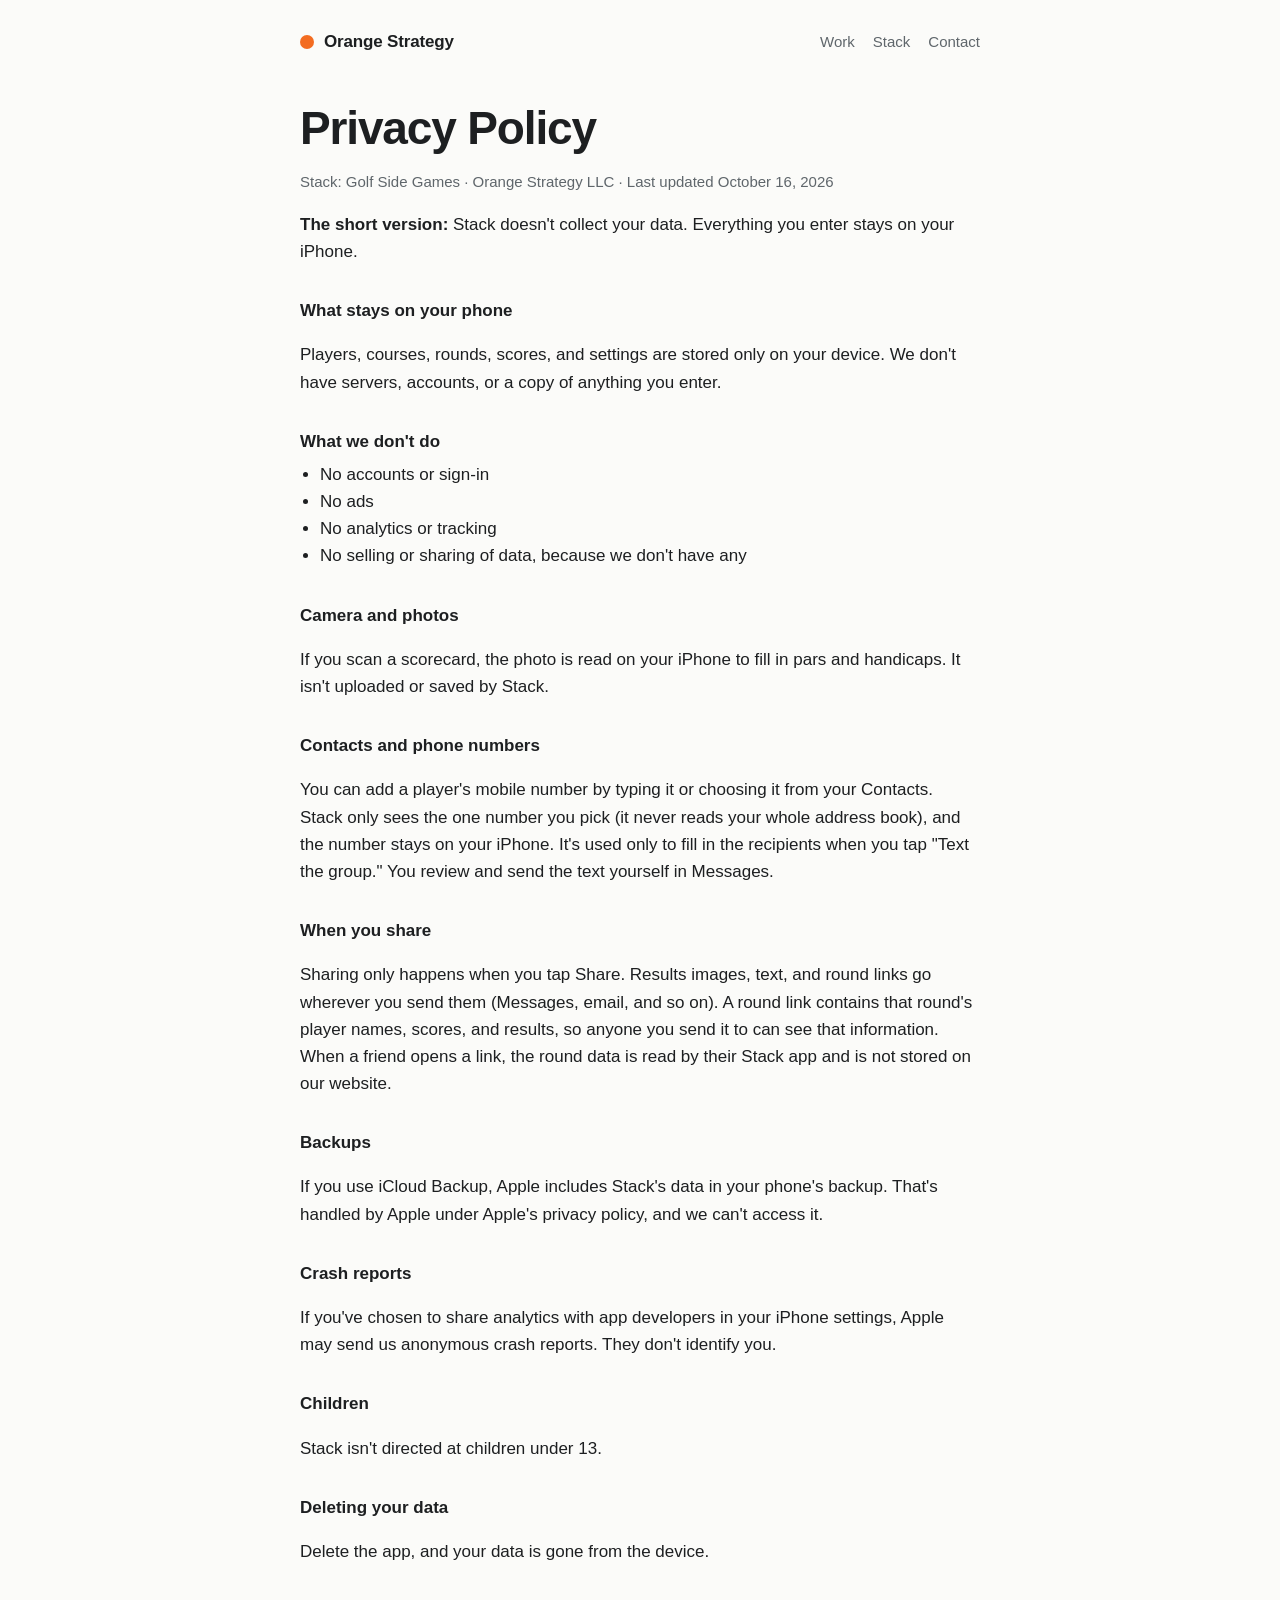
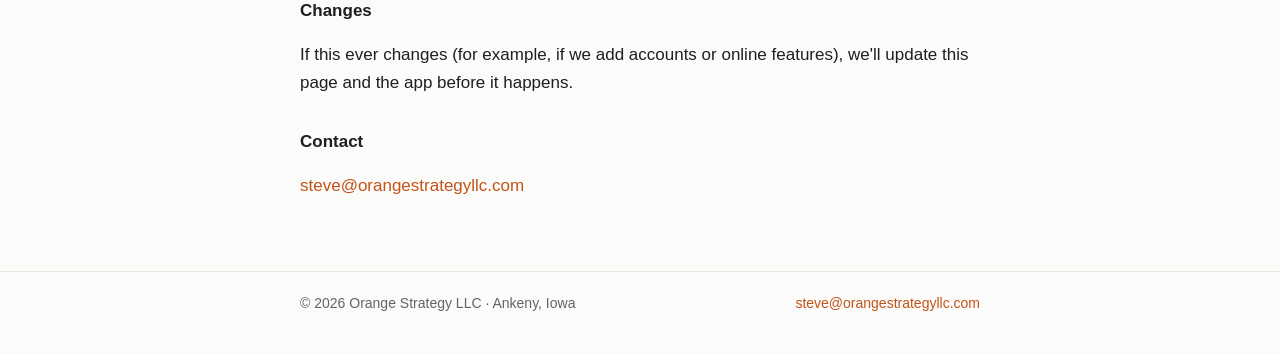
==== stack/privacy/index.html @ 3ffc476b "Orange Strategy LLC site: home + Stack pages Co-Authored-By: Claude Opus 5.5 <noreply@anthropic.com>" ====
<!doctype html><html lang="en"><head><meta charset="utf-8"><meta name="viewport" content="width=device-width,initial-scale=1"><link rel="stylesheet" href="/assets/site.css"><link rel="icon" href="/assets/favicon.svg"><title>Stack Privacy Policy</title><meta name="description" content="How Stack: Golf Side Games handles your data. Short version: it doesn't collect any.">
</head><body><header class="site"><div class="wrap"><a class="mark" href="/"><span class="dot"></span>Orange Strategy</a><nav><a href="/#work">Work</a><a href="/stack/">Stack</a><a href="mailto:steve@orangestrategyllc.com">Contact</a></nav></div></header>
<main class="wrap doc"><h1>Privacy Policy</h1><p class="meta">Stack: Golf Side Games · Orange Strategy LLC · Last updated October 16, 2026</p>

<p><strong>The short version:</strong> Stack doesn't collect your data. Everything you enter stays on your iPhone.</p>
<h2>What stays on your phone</h2>
<p>Players, courses, rounds, scores, and settings are stored only on your device. We don't have servers, accounts, or a copy of anything you enter.</p>
<h2>What we don't do</h2>
<ul class="plain">
<li>No accounts or sign-in</li>
<li>No ads</li>
<li>No analytics or tracking</li>
<li>No selling or sharing of data, because we don't have any</li>
</ul>
<h2>Camera and photos</h2>
<p>If you scan a scorecard, the photo is read on your iPhone to fill in pars and handicaps. It isn't uploaded or saved by Stack.</p>
<h2>Contacts and phone numbers</h2>
<p>You can add a player's mobile number by typing it or choosing it from your Contacts. Stack only sees the one number you pick (it never reads your whole address book), and the number stays on your iPhone. It's used only to fill in the recipients when you tap "Text the group." You review and send the text yourself in Messages.</p>
<h2>When you share</h2>
<p>Sharing only happens when you tap Share. Results images, text, and round links go wherever you send them (Messages, email, and so on). A round link contains that round's player names, scores, and results, so anyone you send it to can see that information. When a friend opens a link, the round data is read by their Stack app and is not stored on our website.</p>
<h2>Backups</h2>
<p>If you use iCloud Backup, Apple includes Stack's data in your phone's backup. That's handled by Apple under Apple's privacy policy, and we can't access it.</p>
<h2>Crash reports</h2>
<p>If you've chosen to share analytics with app developers in your iPhone settings, Apple may send us anonymous crash reports. They don't identify you.</p>
<h2>Children</h2>
<p>Stack isn't directed at children under 13.</p>
<h2>Deleting your data</h2>
<p>Delete the app, and your data is gone from the device.</p>
<h2>Changes</h2>
<p>If this ever changes (for example, if we add accounts or online features), we'll update this page and the app before it happens.</p>
<h2>Contact</h2>
<p><a href="mailto:steve@orangestrategyllc.com">steve@orangestrategyllc.com</a></p></main>
<footer><div class="wrap"><span>© 2026 Orange Strategy LLC · Ankeny, Iowa</span><a href="mailto:steve@orangestrategyllc.com">steve@orangestrategyllc.com</a></div></footer></body></html>
---- assets/site.css ----
:root{--oranje:#F36C21;--oranje-text:#C2531A;--ink:#1d1f21;--muted:#5f666b;--line:#e7e7e4;--bg:#fbfbf9;--card:#fff}
@media (prefers-color-scheme:dark){:root{--oranje-text:#F58A4E;--ink:#f1f1ef;--muted:#a3a9ad;--line:#2c2f31;--bg:#141516;--card:#1b1c1e}}
*{box-sizing:border-box}
html{-webkit-text-size-adjust:100%}
body{margin:0;background:var(--bg);color:var(--ink);font:17px/1.6 -apple-system,BlinkMacSystemFont,"SF Pro Text","Segoe UI",Roboto,Helvetica,Arial,sans-serif}
a{color:var(--oranje-text);text-decoration:none}a:hover{text-decoration:underline}
.wrap{max-width:720px;margin:0 auto;padding:0 20px}
header.site{padding:28px 0 8px}
header.site .wrap{display:flex;align-items:center;justify-content:space-between;gap:16px}
.mark{display:flex;align-items:center;gap:10px;color:var(--ink);font-weight:650;letter-spacing:-.01em}
.mark:hover{text-decoration:none}
.dot{width:14px;height:14px;border-radius:50%;background:var(--oranje);display:inline-block}
nav a{color:var(--muted);margin-left:18px;font-size:15px}
h1{font-size:clamp(32px,6vw,46px);line-height:1.1;letter-spacing:-.025em;margin:56px 0 16px;font-weight:700}
h2{font-size:13px;letter-spacing:.08em;text-transform:uppercase;color:var(--muted);margin:56px 0 14px;font-weight:600}
h3{font-size:18px;margin:0 0 4px}
p.lede{font-size:19px;color:var(--muted);margin:0 0 8px;max-width:600px}
.grid{display:grid;grid-template-columns:repeat(auto-fit,minmax(200px,1fr));gap:12px}
.card{background:var(--card);border:1px solid var(--line);border-radius:14px;padding:18px}
.card p{margin:0;color:var(--muted);font-size:15px}
a.card{display:flex;align-items:center;gap:16px;color:var(--ink)}
a.card:hover{text-decoration:none;border-color:var(--oranje)}
.icon{width:56px;height:56px;border-radius:13px;flex:none}
.tag{font-size:12px;color:var(--oranje-text);font-weight:600}
.arrow{margin-left:auto;color:var(--muted)}
footer{margin:72px 0 40px;padding-top:20px;border-top:1px solid var(--line);color:var(--muted);font-size:14px}
footer .wrap{display:flex;flex-wrap:wrap;gap:8px 20px;justify-content:space-between}
.doc h1{margin-top:40px}
.doc h2{font-size:17px;text-transform:none;letter-spacing:0;color:var(--ink);margin:32px 0 6px}
.doc p,.doc li{color:var(--ink)}
.doc .meta{color:var(--muted);font-size:15px}
.badge{display:inline-block;margin-top:22px;padding:11px 18px;border-radius:12px;background:var(--ink);color:var(--bg);font-weight:600;font-size:15px}
ul.plain{padding-left:20px;margin:6px 0}
.mark{white-space:nowrap}
@media (max-width:480px){nav a{margin-left:12px;font-size:14px}.mark{font-size:16px}h1{margin-top:40px}}
.creds{display:flex;flex-wrap:wrap;gap:8px;margin-top:14px}
.creds span{font-size:14px;padding:6px 12px;border:1px solid var(--line);border-radius:999px;background:var(--card);color:var(--muted)}
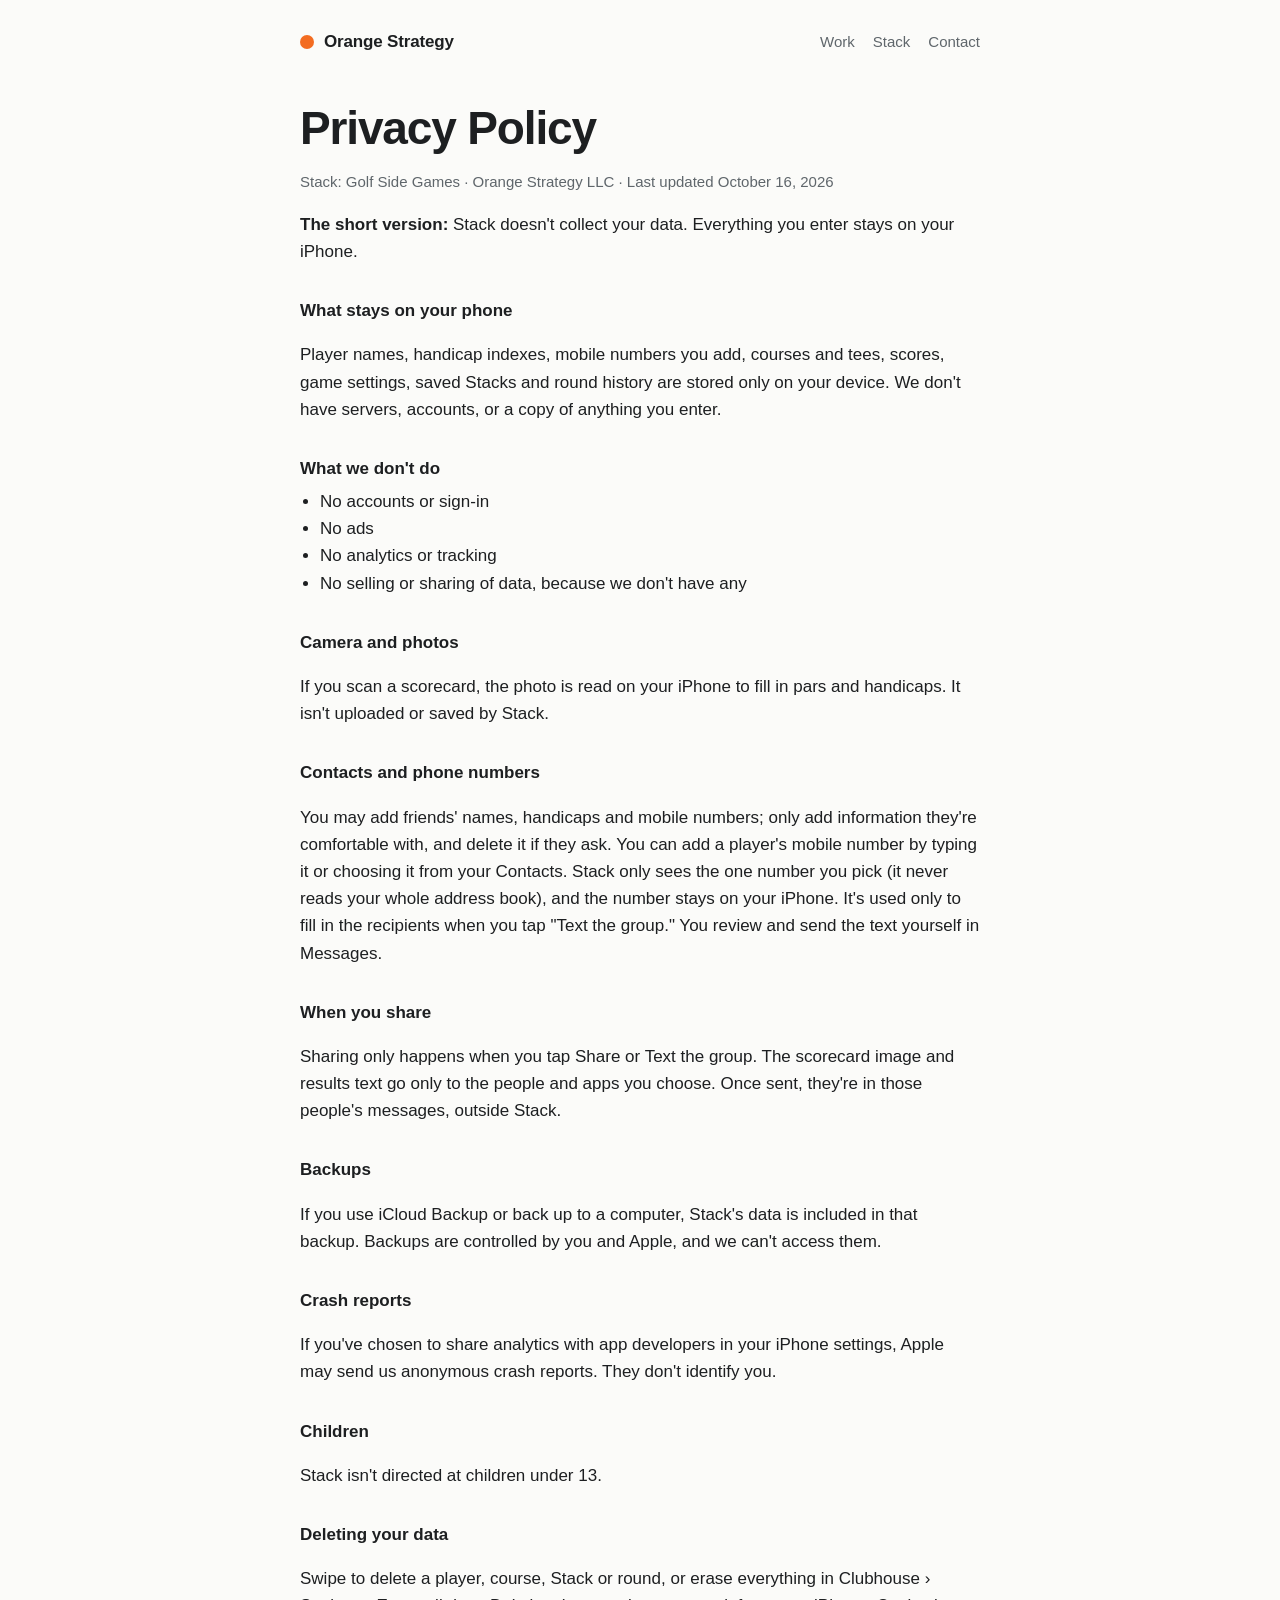
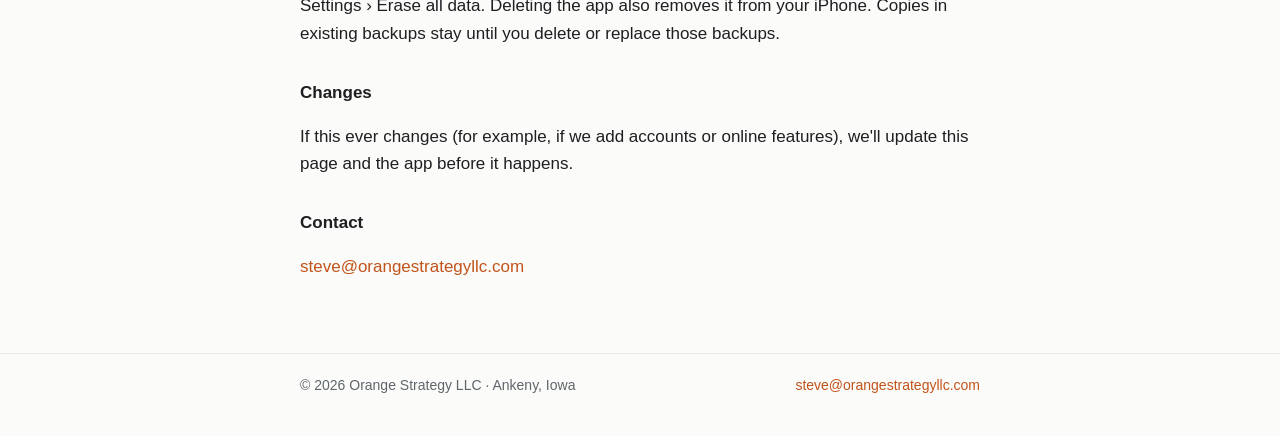
==== commit de803f4d: "Stack privacy: match app (backups, friends' numbers, Erase all data, no links in v1) Co-Authored-By:" ====
--- a/stack/privacy/index.html
+++ b/stack/privacy/index.html
@@ -4,7 +4,7 @@
 
 <p><strong>The short version:</strong> Stack doesn't collect your data. Everything you enter stays on your iPhone.</p>
 <h2>What stays on your phone</h2>
-<p>Players, courses, rounds, scores, and settings are stored only on your device. We don't have servers, accounts, or a copy of anything you enter.</p>
+<p>Player names, handicap indexes, mobile numbers you add, courses and tees, scores, game settings, saved Stacks and round history are stored only on your device. We don't have servers, accounts, or a copy of anything you enter.</p>
 <h2>What we don't do</h2>
 <ul class="plain">
 <li>No accounts or sign-in</li>
@@ -15,17 +15,17 @@
 <h2>Camera and photos</h2>
 <p>If you scan a scorecard, the photo is read on your iPhone to fill in pars and handicaps. It isn't uploaded or saved by Stack.</p>
 <h2>Contacts and phone numbers</h2>
-<p>You can add a player's mobile number by typing it or choosing it from your Contacts. Stack only sees the one number you pick (it never reads your whole address book), and the number stays on your iPhone. It's used only to fill in the recipients when you tap "Text the group." You review and send the text yourself in Messages.</p>
+<p>You may add friends' names, handicaps and mobile numbers; only add information they're comfortable with, and delete it if they ask. You can add a player's mobile number by typing it or choosing it from your Contacts. Stack only sees the one number you pick (it never reads your whole address book), and the number stays on your iPhone. It's used only to fill in the recipients when you tap "Text the group." You review and send the text yourself in Messages.</p>
 <h2>When you share</h2>
-<p>Sharing only happens when you tap Share. Results images, text, and round links go wherever you send them (Messages, email, and so on). A round link contains that round's player names, scores, and results, so anyone you send it to can see that information. When a friend opens a link, the round data is read by their Stack app and is not stored on our website.</p>
+<p>Sharing only happens when you tap Share or Text the group. The scorecard image and results text go only to the people and apps you choose. Once sent, they're in those people's messages, outside Stack.</p>
 <h2>Backups</h2>
-<p>If you use iCloud Backup, Apple includes Stack's data in your phone's backup. That's handled by Apple under Apple's privacy policy, and we can't access it.</p>
+<p>If you use iCloud Backup or back up to a computer, Stack's data is included in that backup. Backups are controlled by you and Apple, and we can't access them.</p>
 <h2>Crash reports</h2>
 <p>If you've chosen to share analytics with app developers in your iPhone settings, Apple may send us anonymous crash reports. They don't identify you.</p>
 <h2>Children</h2>
 <p>Stack isn't directed at children under 13.</p>
 <h2>Deleting your data</h2>
-<p>Delete the app, and your data is gone from the device.</p>
+<p>Swipe to delete a player, course, Stack or round, or erase everything in Clubhouse › Settings › Erase all data. Deleting the app also removes it from your iPhone. Copies in existing backups stay until you delete or replace those backups.</p>
 <h2>Changes</h2>
 <p>If this ever changes (for example, if we add accounts or online features), we'll update this page and the app before it happens.</p>
 <h2>Contact</h2>
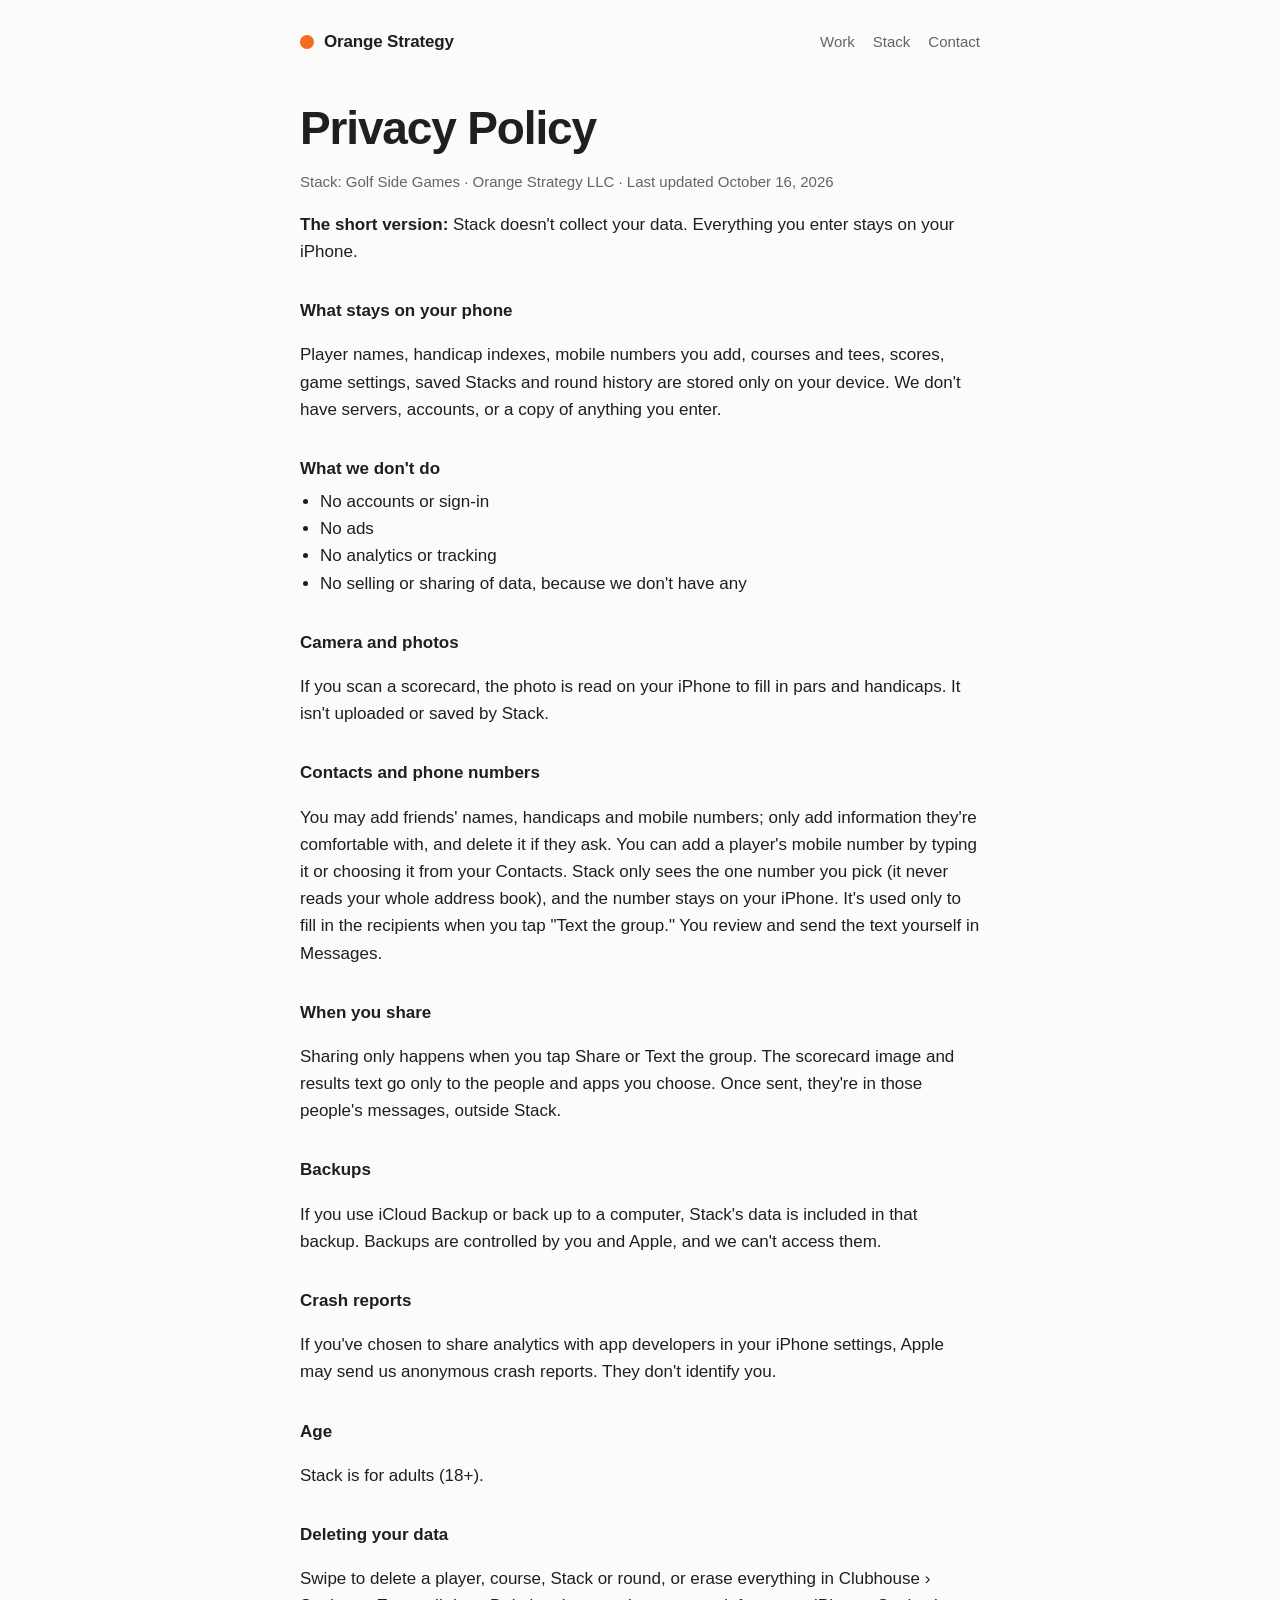
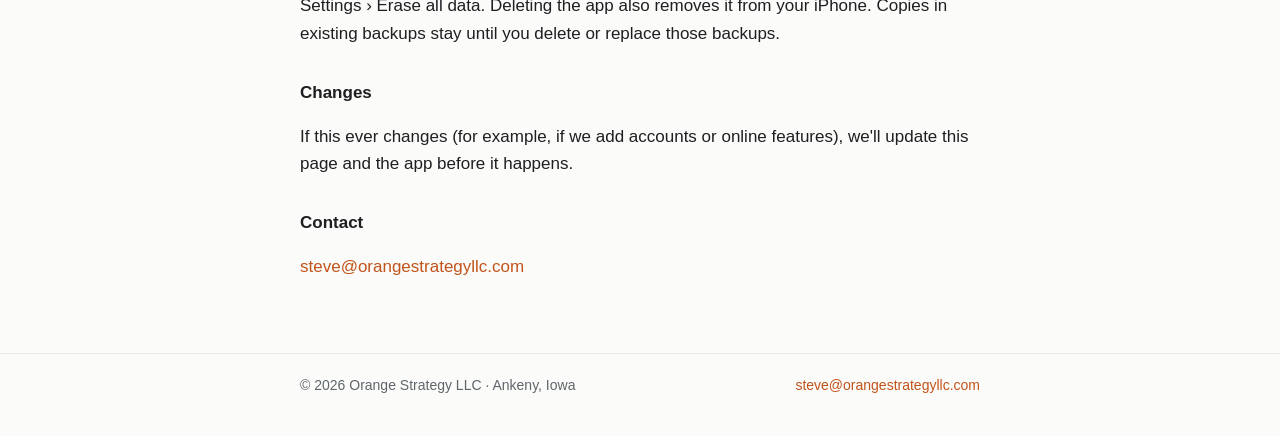
==== commit 967c7a39: "Stack: support drops round links (off in v1); privacy says 18+ Co-Authored-By: Claude Opus 5.5 <nore" ====
--- a/stack/privacy/index.html
+++ b/stack/privacy/index.html
@@ -22,8 +22,8 @@
 <p>If you use iCloud Backup or back up to a computer, Stack's data is included in that backup. Backups are controlled by you and Apple, and we can't access them.</p>
 <h2>Crash reports</h2>
 <p>If you've chosen to share analytics with app developers in your iPhone settings, Apple may send us anonymous crash reports. They don't identify you.</p>
-<h2>Children</h2>
-<p>Stack isn't directed at children under 13.</p>
+<h2>Age</h2>
+<p>Stack is for adults (18+).</p>
 <h2>Deleting your data</h2>
 <p>Swipe to delete a player, course, Stack or round, or erase everything in Clubhouse › Settings › Erase all data. Deleting the app also removes it from your iPhone. Copies in existing backups stay until you delete or replace those backups.</p>
 <h2>Changes</h2>
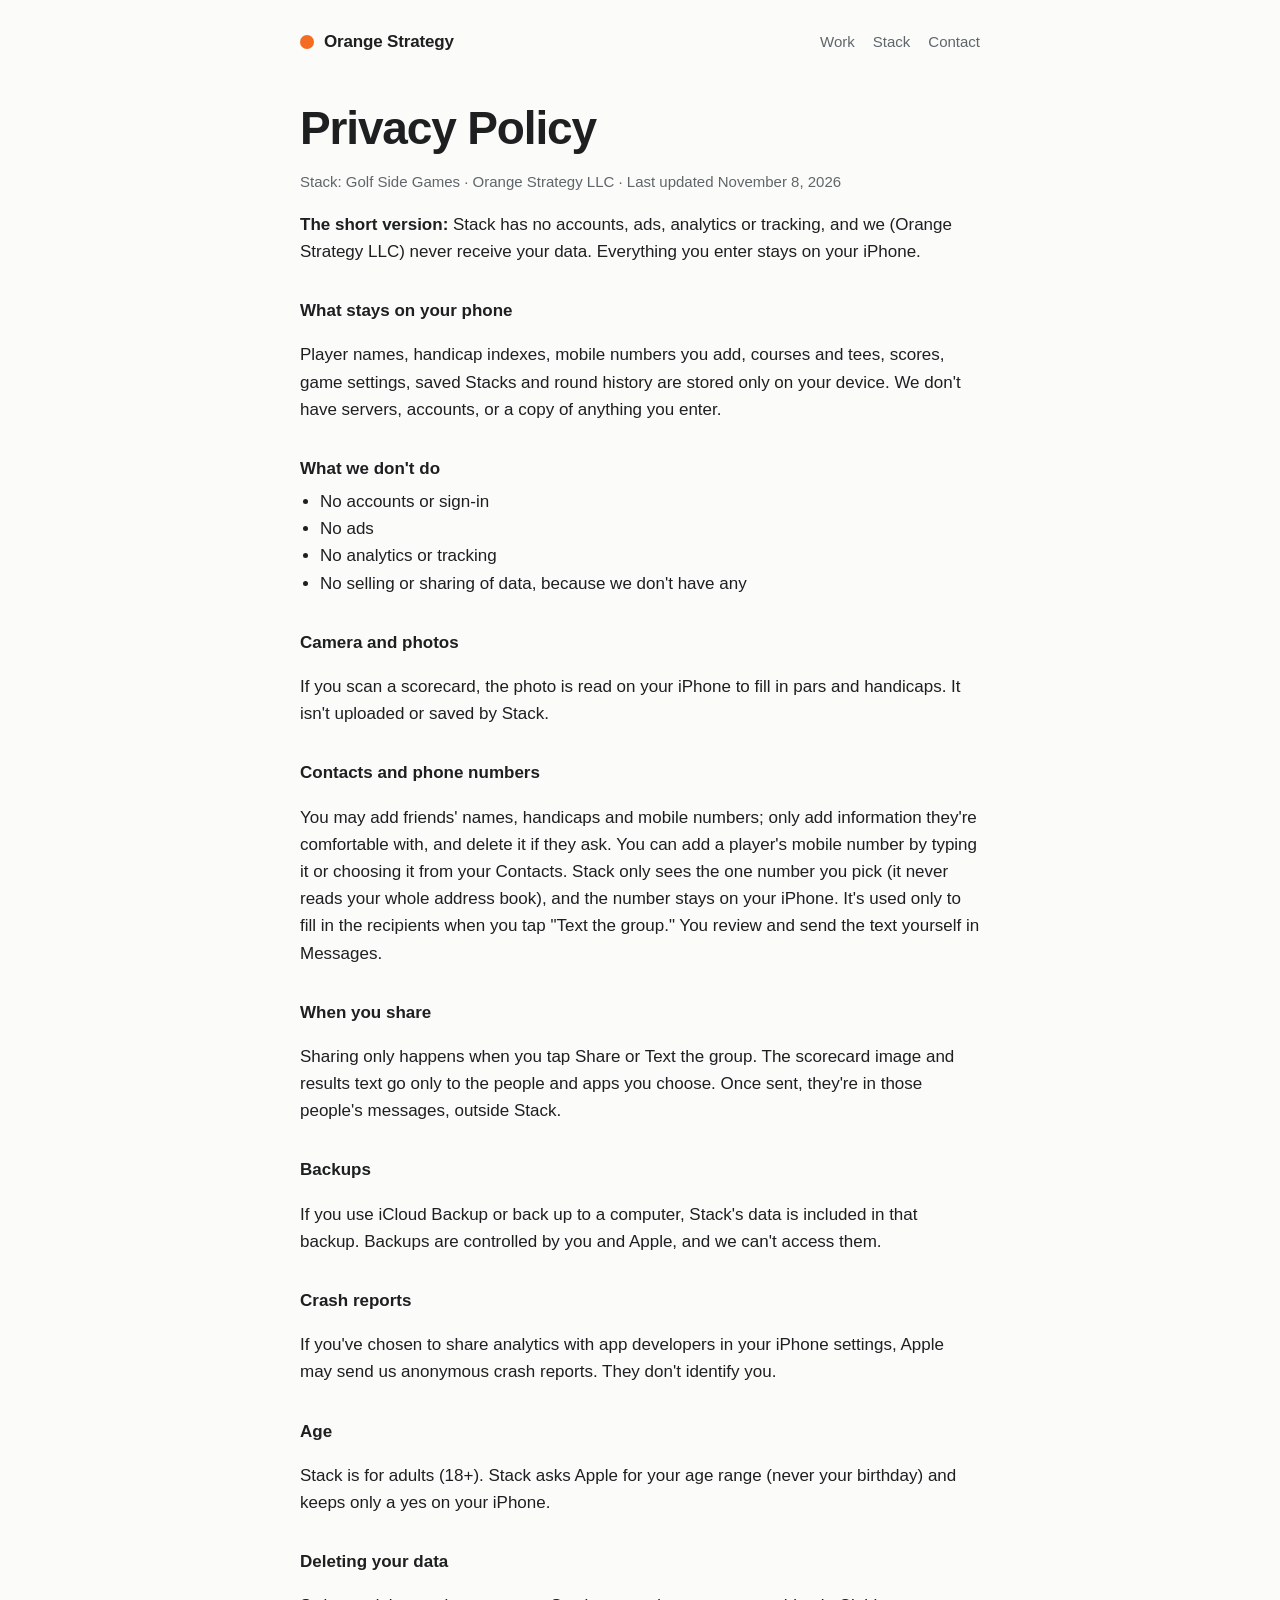
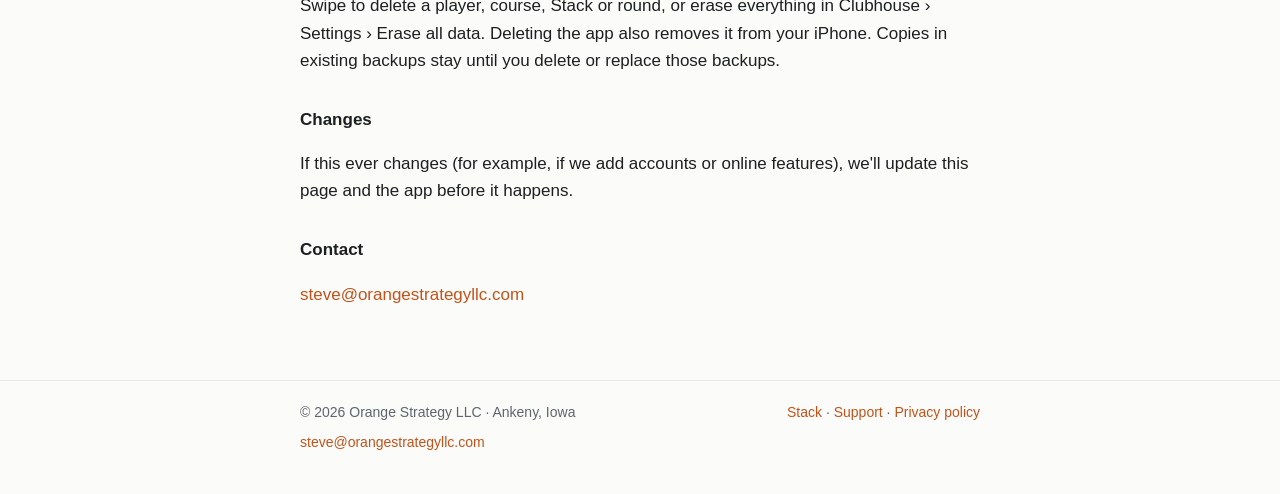
==== commit a1b4731b: "Stack privacy: age-check line, short version matches app, footer links, date 11/8 Co-Authored-By: Cl" ====
--- a/stack/privacy/index.html
+++ b/stack/privacy/index.html
@@ -1,8 +1,8 @@
 <!doctype html><html lang="en"><head><meta charset="utf-8"><meta name="viewport" content="width=device-width,initial-scale=1"><link rel="stylesheet" href="/assets/site.css"><link rel="icon" href="/assets/favicon.svg"><title>Stack Privacy Policy</title><meta name="description" content="How Stack: Golf Side Games handles your data. Short version: it doesn't collect any.">
 </head><body><header class="site"><div class="wrap"><a class="mark" href="/"><span class="dot"></span>Orange Strategy</a><nav><a href="/#work">Work</a><a href="/stack/">Stack</a><a href="mailto:steve@orangestrategyllc.com">Contact</a></nav></div></header>
-<main class="wrap doc"><h1>Privacy Policy</h1><p class="meta">Stack: Golf Side Games · Orange Strategy LLC · Last updated October 16, 2026</p>
+<main class="wrap doc"><h1>Privacy Policy</h1><p class="meta">Stack: Golf Side Games · Orange Strategy LLC · Last updated November 8, 2026</p>
 
-<p><strong>The short version:</strong> Stack doesn't collect your data. Everything you enter stays on your iPhone.</p>
+<p><strong>The short version:</strong> Stack has no accounts, ads, analytics or tracking, and we (Orange Strategy LLC) never receive your data. Everything you enter stays on your iPhone.</p>
 <h2>What stays on your phone</h2>
 <p>Player names, handicap indexes, mobile numbers you add, courses and tees, scores, game settings, saved Stacks and round history are stored only on your device. We don't have servers, accounts, or a copy of anything you enter.</p>
 <h2>What we don't do</h2>
@@ -23,11 +23,11 @@
 <h2>Crash reports</h2>
 <p>If you've chosen to share analytics with app developers in your iPhone settings, Apple may send us anonymous crash reports. They don't identify you.</p>
 <h2>Age</h2>
-<p>Stack is for adults (18+).</p>
+<p>Stack is for adults (18+). Stack asks Apple for your age range (never your birthday) and keeps only a yes on your iPhone.</p>
 <h2>Deleting your data</h2>
 <p>Swipe to delete a player, course, Stack or round, or erase everything in Clubhouse › Settings › Erase all data. Deleting the app also removes it from your iPhone. Copies in existing backups stay until you delete or replace those backups.</p>
 <h2>Changes</h2>
 <p>If this ever changes (for example, if we add accounts or online features), we'll update this page and the app before it happens.</p>
 <h2>Contact</h2>
 <p><a href="mailto:steve@orangestrategyllc.com">steve@orangestrategyllc.com</a></p></main>
-<footer><div class="wrap"><span>© 2026 Orange Strategy LLC · Ankeny, Iowa</span><a href="mailto:steve@orangestrategyllc.com">steve@orangestrategyllc.com</a></div></footer></body></html>
+<footer><div class="wrap"><span>© 2026 Orange Strategy LLC · Ankeny, Iowa</span><span><a href="/stack/">Stack</a> · <a href="/stack/support/">Support</a> · <a href="/stack/privacy/">Privacy policy</a></span><a href="mailto:steve@orangestrategyllc.com">steve@orangestrategyllc.com</a></div></footer></body></html>
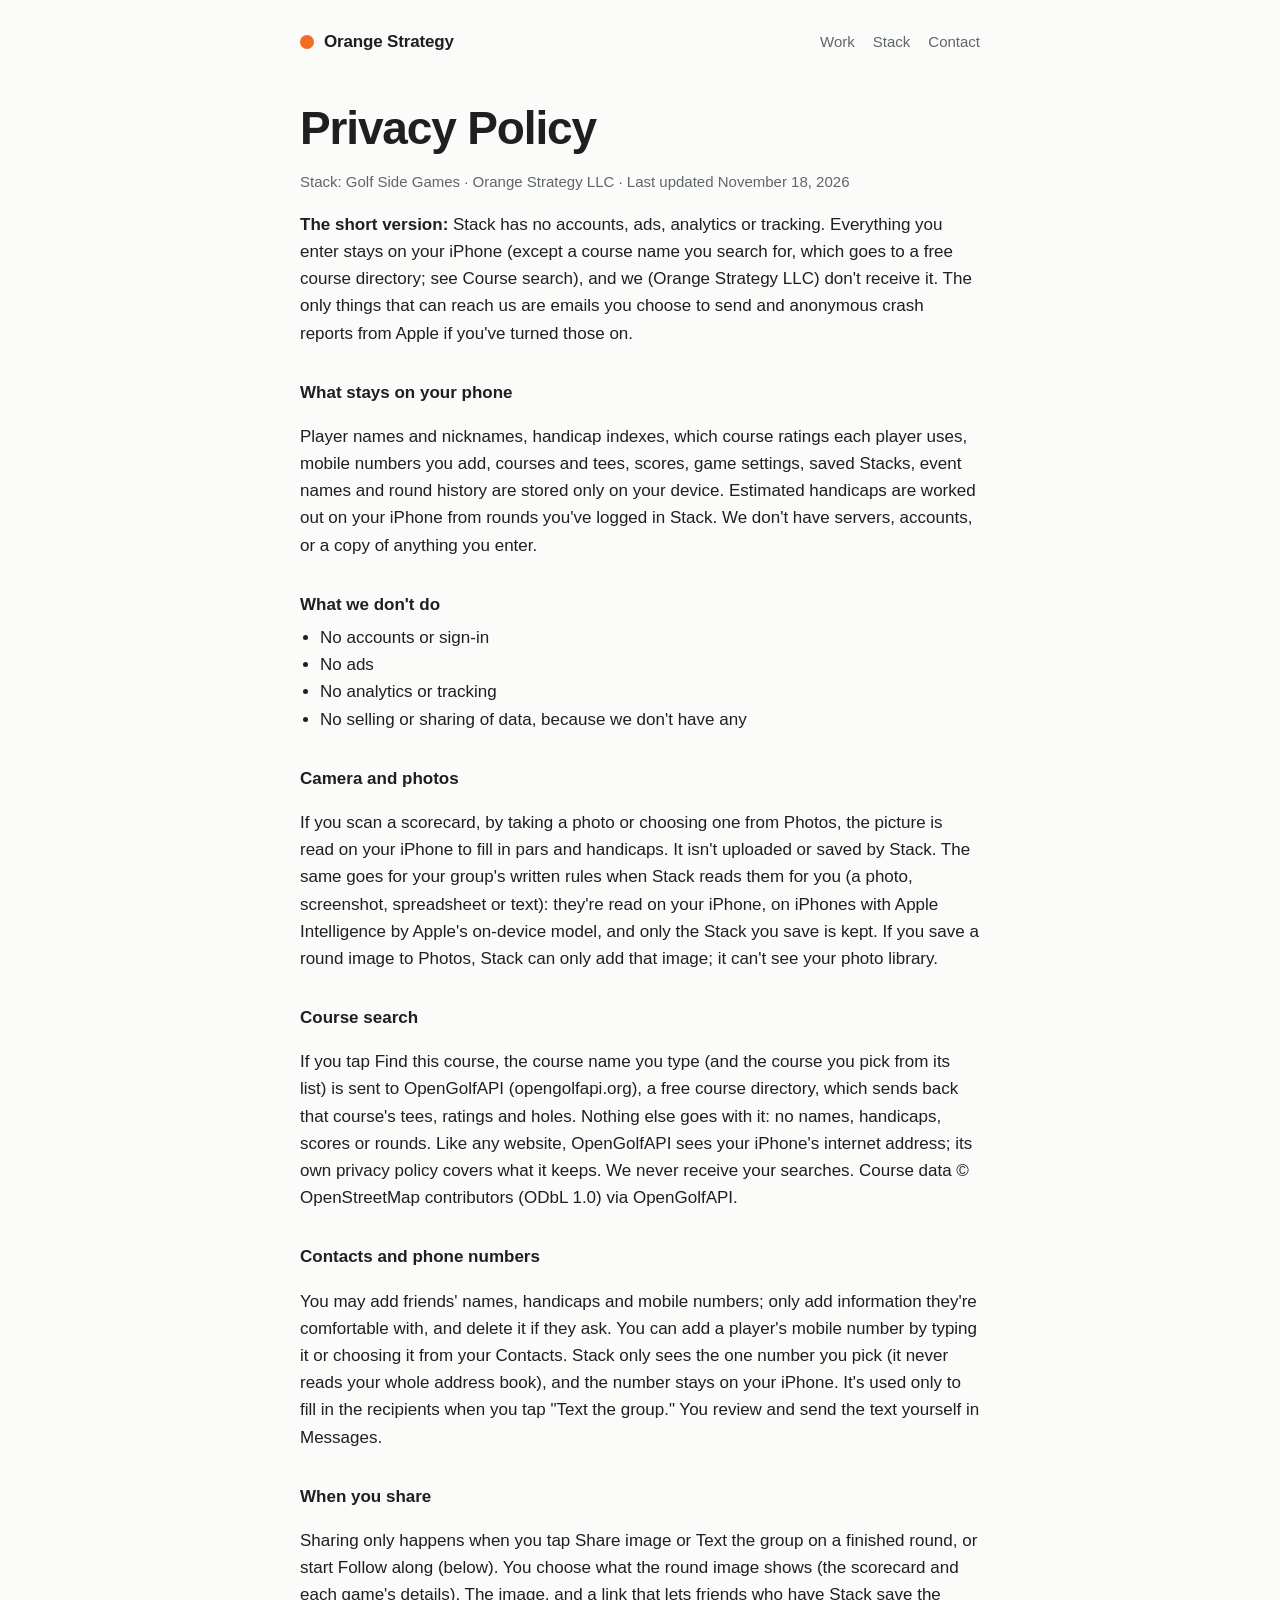
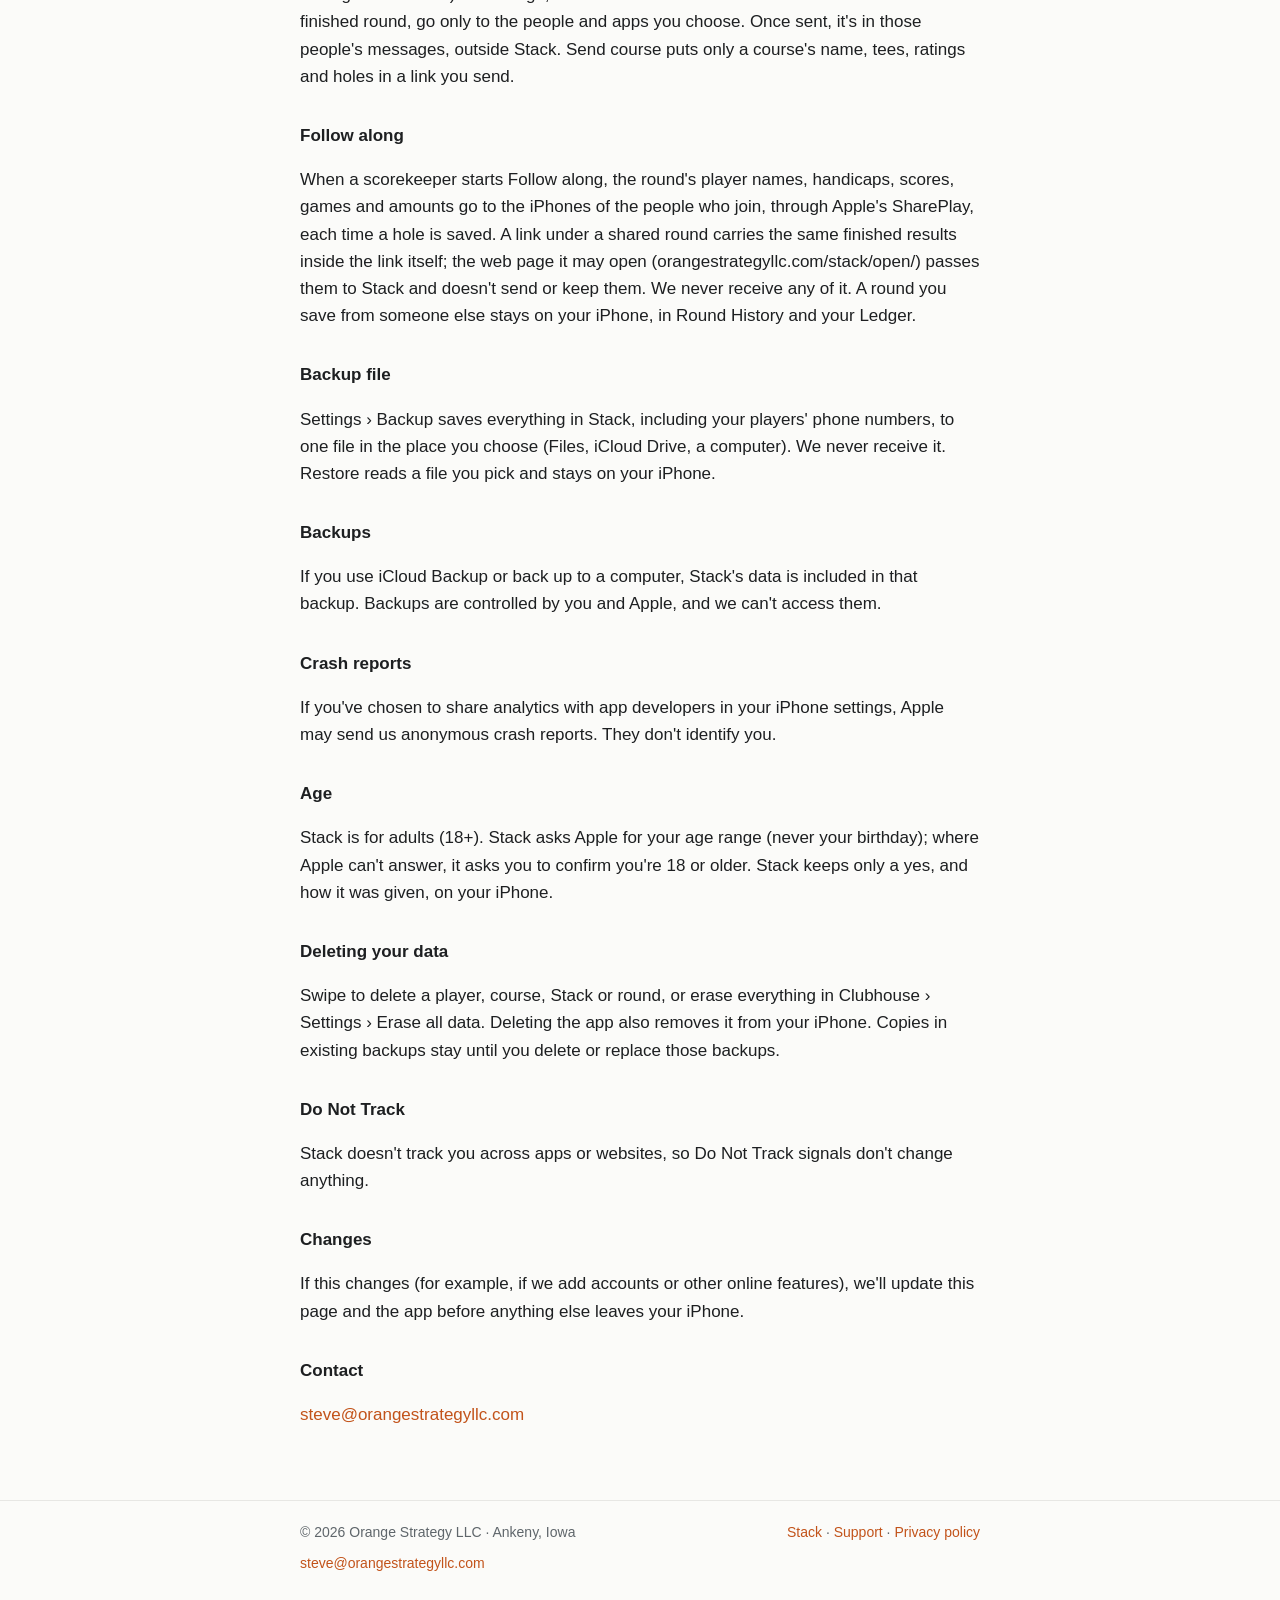
==== commit 1ca97243: "Stack: privacy (Nov 18), support answers for new features, and the /stack/open/ link page (fixes sha" ====
--- a/stack/privacy/index.html
+++ b/stack/privacy/index.html
@@ -1,10 +1,10 @@
 <!doctype html><html lang="en"><head><meta charset="utf-8"><meta name="viewport" content="width=device-width,initial-scale=1"><link rel="stylesheet" href="/assets/site.css"><link rel="icon" href="/assets/favicon.svg"><title>Stack Privacy Policy</title><meta name="description" content="How Stack: Golf Side Games handles your data. Short version: it doesn't collect any.">
 </head><body><header class="site"><div class="wrap"><a class="mark" href="/"><span class="dot"></span>Orange Strategy</a><nav><a href="/#work">Work</a><a href="/stack/">Stack</a><a href="mailto:steve@orangestrategyllc.com">Contact</a></nav></div></header>
-<main class="wrap doc"><h1>Privacy Policy</h1><p class="meta">Stack: Golf Side Games · Orange Strategy LLC · Last updated November 8, 2026</p>
+<main class="wrap doc"><h1>Privacy Policy</h1><p class="meta">Stack: Golf Side Games · Orange Strategy LLC · Last updated November 18, 2026</p>
 
-<p><strong>The short version:</strong> Stack has no accounts, ads, analytics or tracking, and we (Orange Strategy LLC) never receive your data. Everything you enter stays on your iPhone.</p>
+<p><strong>The short version:</strong> Stack has no accounts, ads, analytics or tracking. Everything you enter stays on your iPhone (except a course name you search for, which goes to a free course directory; see Course search), and we (Orange Strategy LLC) don't receive it. The only things that can reach us are emails you choose to send and anonymous crash reports from Apple if you've turned those on.</p>
 <h2>What stays on your phone</h2>
-<p>Player names, handicap indexes, mobile numbers you add, courses and tees, scores, game settings, saved Stacks and round history are stored only on your device. We don't have servers, accounts, or a copy of anything you enter.</p>
+<p>Player names and nicknames, handicap indexes, which course ratings each player uses, mobile numbers you add, courses and tees, scores, game settings, saved Stacks, event names and round history are stored only on your device. Estimated handicaps are worked out on your iPhone from rounds you've logged in Stack. We don't have servers, accounts, or a copy of anything you enter.</p>
 <h2>What we don't do</h2>
 <ul class="plain">
 <li>No accounts or sign-in</li>
@@ -13,21 +13,29 @@
 <li>No selling or sharing of data, because we don't have any</li>
 </ul>
 <h2>Camera and photos</h2>
-<p>If you scan a scorecard, the photo is read on your iPhone to fill in pars and handicaps. It isn't uploaded or saved by Stack.</p>
+<p>If you scan a scorecard, by taking a photo or choosing one from Photos, the picture is read on your iPhone to fill in pars and handicaps. It isn't uploaded or saved by Stack. The same goes for your group's written rules when Stack reads them for you (a photo, screenshot, spreadsheet or text): they're read on your iPhone, on iPhones with Apple Intelligence by Apple's on-device model, and only the Stack you save is kept. If you save a round image to Photos, Stack can only add that image; it can't see your photo library.</p>
+<h2>Course search</h2>
+<p>If you tap Find this course, the course name you type (and the course you pick from its list) is sent to OpenGolfAPI (opengolfapi.org), a free course directory, which sends back that course's tees, ratings and holes. Nothing else goes with it: no names, handicaps, scores or rounds. Like any website, OpenGolfAPI sees your iPhone's internet address; its own privacy policy covers what it keeps. We never receive your searches. Course data © OpenStreetMap contributors (ODbL 1.0) via OpenGolfAPI.</p>
 <h2>Contacts and phone numbers</h2>
 <p>You may add friends' names, handicaps and mobile numbers; only add information they're comfortable with, and delete it if they ask. You can add a player's mobile number by typing it or choosing it from your Contacts. Stack only sees the one number you pick (it never reads your whole address book), and the number stays on your iPhone. It's used only to fill in the recipients when you tap "Text the group." You review and send the text yourself in Messages.</p>
 <h2>When you share</h2>
-<p>Sharing only happens when you tap Share or Text the group. The scorecard image and results text go only to the people and apps you choose. Once sent, they're in those people's messages, outside Stack.</p>
+<p>Sharing only happens when you tap Share image or Text the group on a finished round, or start Follow along (below). You choose what the round image shows (the scorecard and each game's details). The image, and a link that lets friends who have Stack save the finished round, go only to the people and apps you choose. Once sent, it's in those people's messages, outside Stack. Send course puts only a course's name, tees, ratings and holes in a link you send.</p>
+<h2>Follow along</h2>
+<p>When a scorekeeper starts Follow along, the round's player names, handicaps, scores, games and amounts go to the iPhones of the people who join, through Apple's SharePlay, each time a hole is saved. A link under a shared round carries the same finished results inside the link itself; the web page it may open (orangestrategyllc.com/stack/open/) passes them to Stack and doesn't send or keep them. We never receive any of it. A round you save from someone else stays on your iPhone, in Round History and your Ledger.</p>
+<h2>Backup file</h2>
+<p>Settings › Backup saves everything in Stack, including your players' phone numbers, to one file in the place you choose (Files, iCloud Drive, a computer). We never receive it. Restore reads a file you pick and stays on your iPhone.</p>
 <h2>Backups</h2>
 <p>If you use iCloud Backup or back up to a computer, Stack's data is included in that backup. Backups are controlled by you and Apple, and we can't access them.</p>
 <h2>Crash reports</h2>
 <p>If you've chosen to share analytics with app developers in your iPhone settings, Apple may send us anonymous crash reports. They don't identify you.</p>
 <h2>Age</h2>
-<p>Stack is for adults (18+). Stack asks Apple for your age range (never your birthday) and keeps only a yes on your iPhone.</p>
+<p>Stack is for adults (18+). Stack asks Apple for your age range (never your birthday); where Apple can't answer, it asks you to confirm you're 18 or older. Stack keeps only a yes, and how it was given, on your iPhone.</p>
 <h2>Deleting your data</h2>
 <p>Swipe to delete a player, course, Stack or round, or erase everything in Clubhouse › Settings › Erase all data. Deleting the app also removes it from your iPhone. Copies in existing backups stay until you delete or replace those backups.</p>
+<h2>Do Not Track</h2>
+<p>Stack doesn't track you across apps or websites, so Do Not Track signals don't change anything.</p>
 <h2>Changes</h2>
-<p>If this ever changes (for example, if we add accounts or online features), we'll update this page and the app before it happens.</p>
+<p>If this changes (for example, if we add accounts or other online features), we'll update this page and the app before anything else leaves your iPhone.</p>
 <h2>Contact</h2>
 <p><a href="mailto:steve@orangestrategyllc.com">steve@orangestrategyllc.com</a></p></main>
 <footer><div class="wrap"><span>© 2026 Orange Strategy LLC · Ankeny, Iowa</span><span><a href="/stack/">Stack</a> · <a href="/stack/support/">Support</a> · <a href="/stack/privacy/">Privacy policy</a></span><a href="mailto:steve@orangestrategyllc.com">steve@orangestrategyllc.com</a></div></footer></body></html>
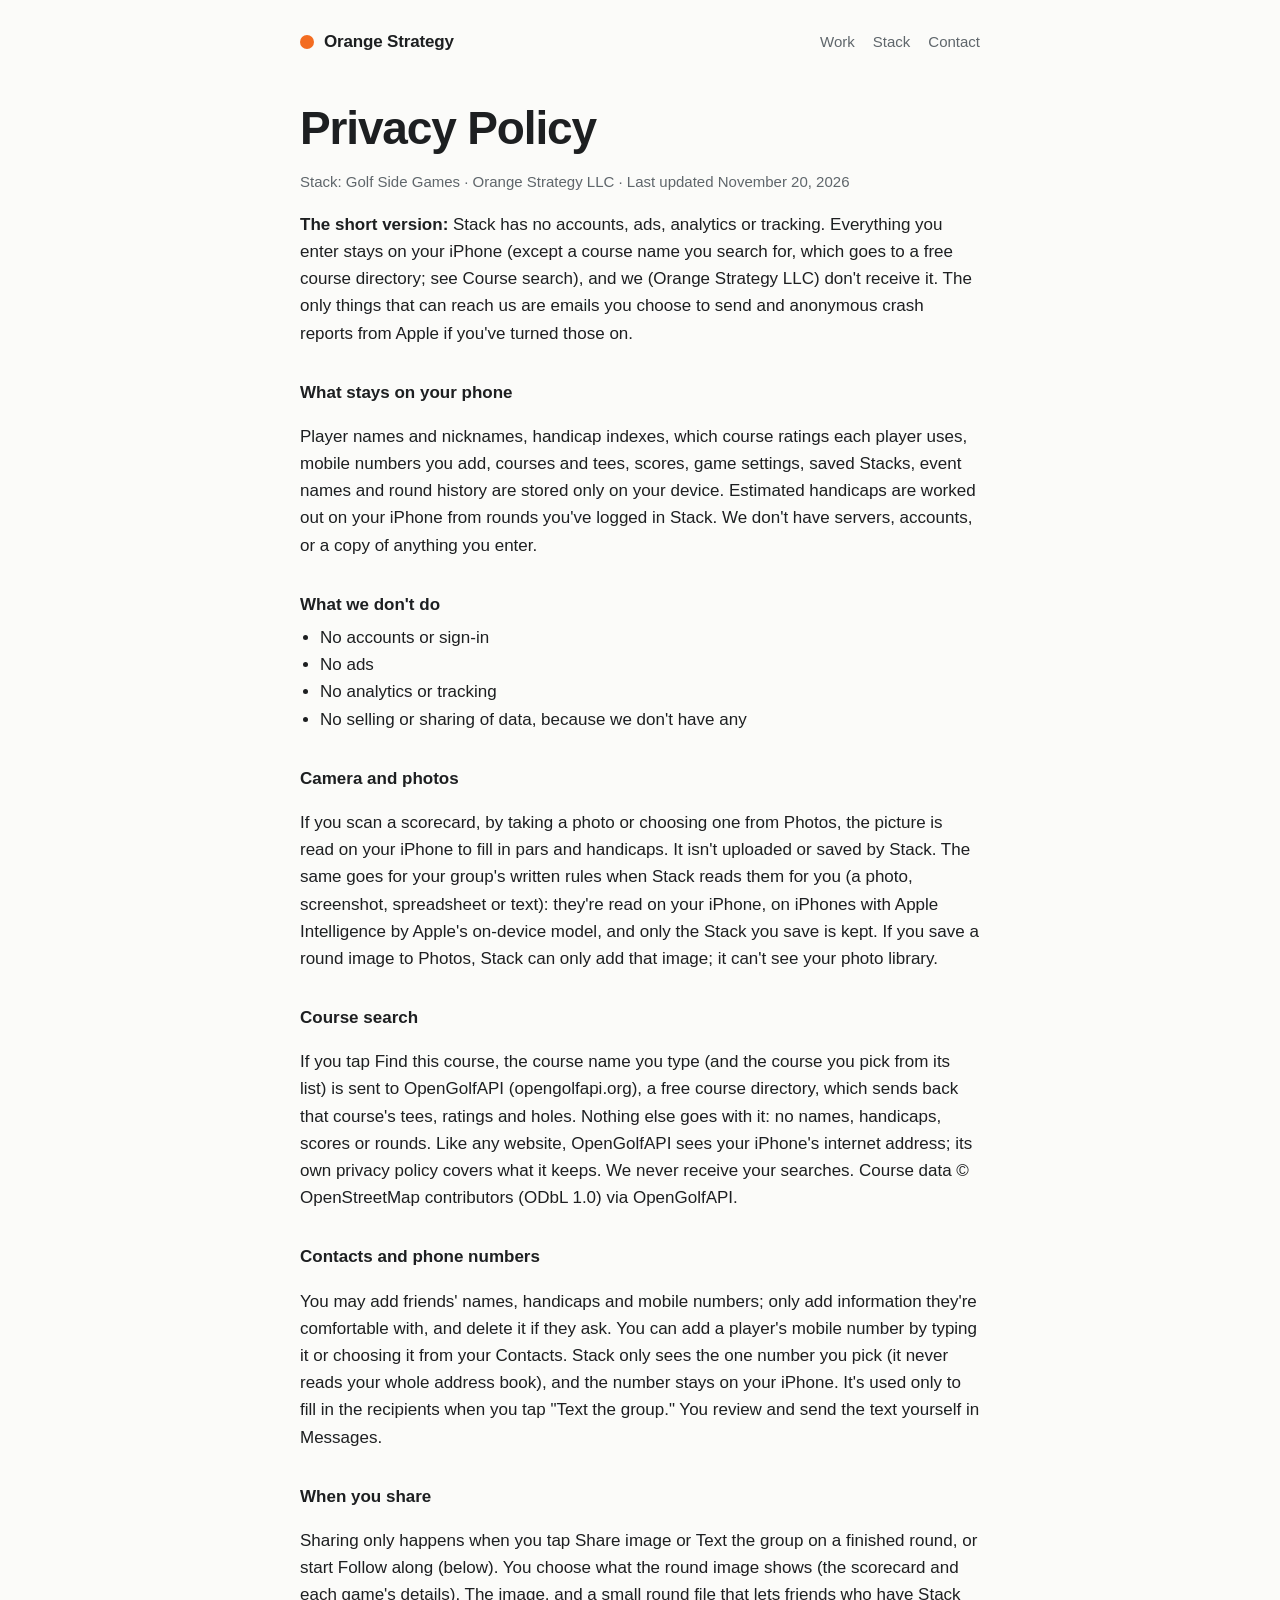
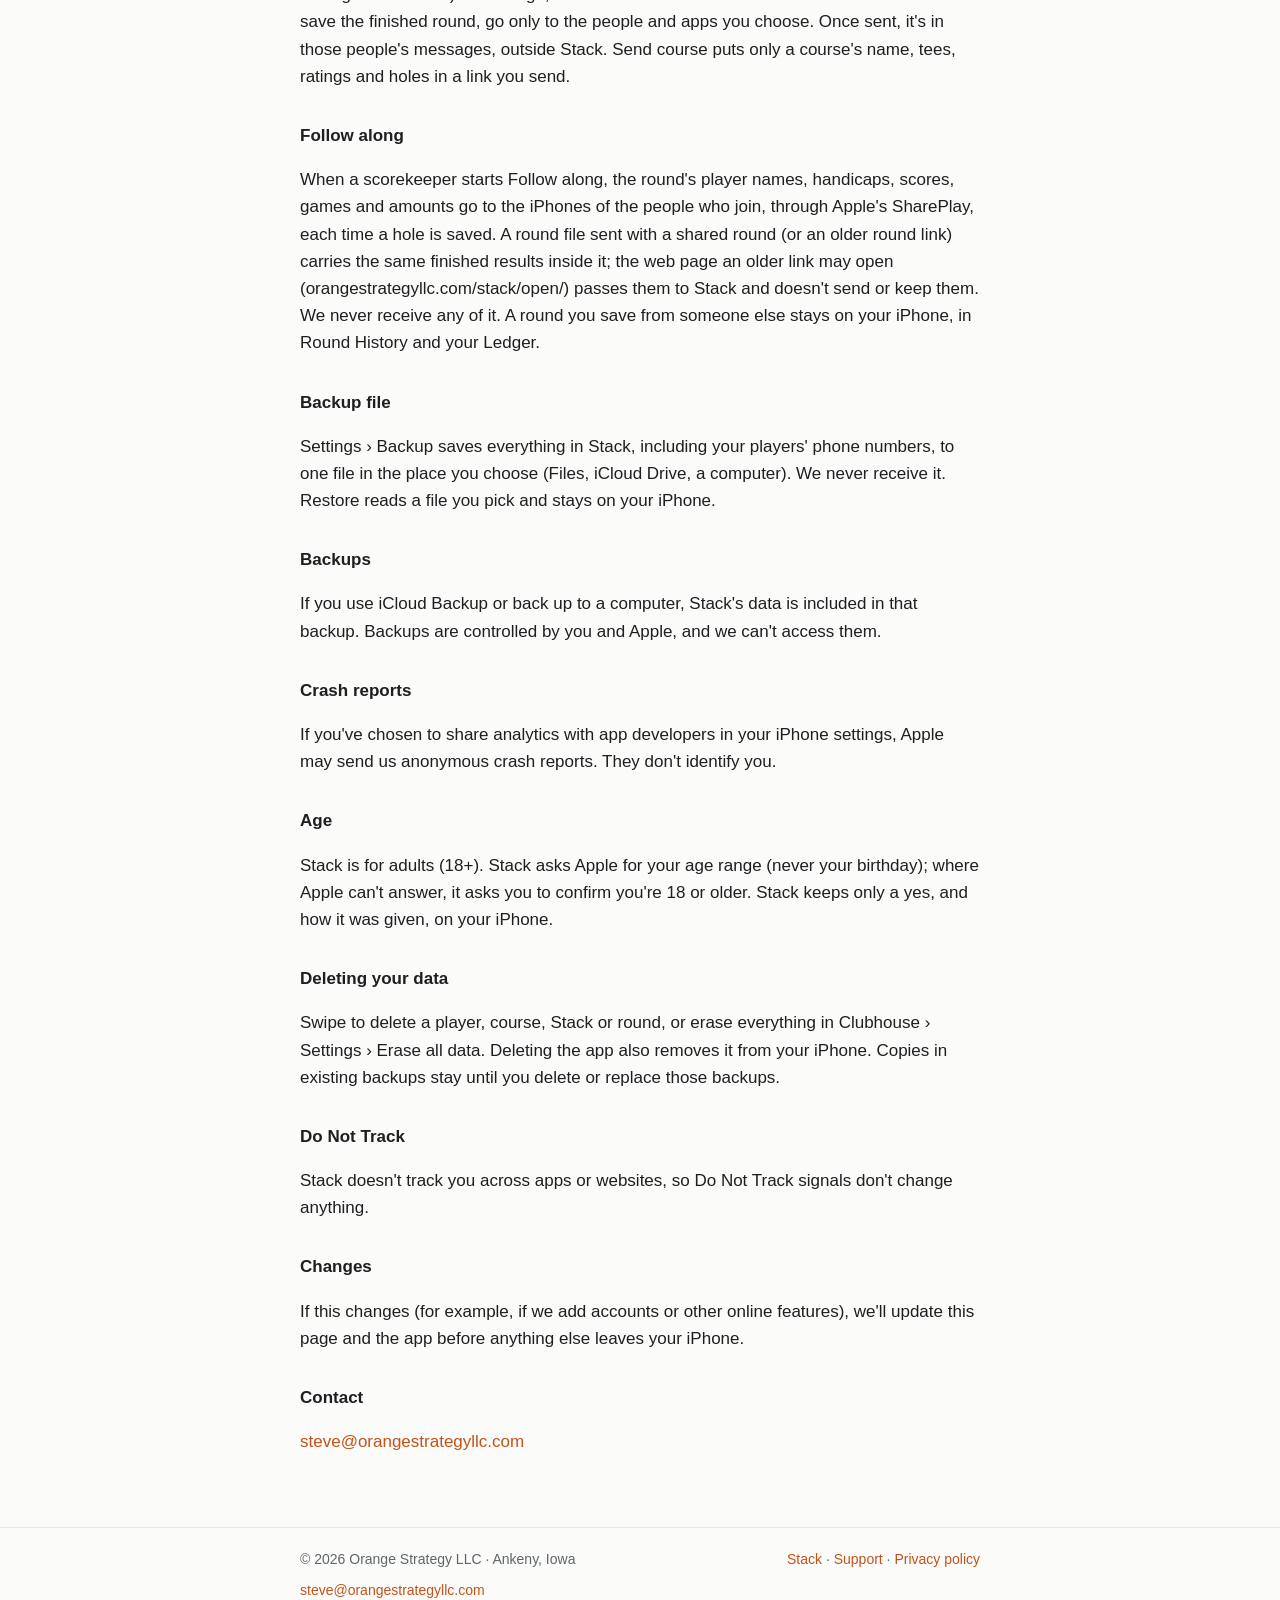
==== commit 62b376da: "Stack privacy page: shared rounds travel as a small round file (older links still read); last update" ====
--- a/stack/privacy/index.html
+++ b/stack/privacy/index.html
@@ -1,6 +1,6 @@
 <!doctype html><html lang="en"><head><meta charset="utf-8"><meta name="viewport" content="width=device-width,initial-scale=1"><link rel="stylesheet" href="/assets/site.css"><link rel="icon" href="/assets/favicon.svg"><title>Stack Privacy Policy</title><meta name="description" content="How Stack: Golf Side Games handles your data. Short version: it doesn't collect any.">
 </head><body><header class="site"><div class="wrap"><a class="mark" href="/"><span class="dot"></span>Orange Strategy</a><nav><a href="/#work">Work</a><a href="/stack/">Stack</a><a href="mailto:steve@orangestrategyllc.com">Contact</a></nav></div></header>
-<main class="wrap doc"><h1>Privacy Policy</h1><p class="meta">Stack: Golf Side Games · Orange Strategy LLC · Last updated November 18, 2026</p>
+<main class="wrap doc"><h1>Privacy Policy</h1><p class="meta">Stack: Golf Side Games · Orange Strategy LLC · Last updated November 20, 2026</p>
 
 <p><strong>The short version:</strong> Stack has no accounts, ads, analytics or tracking. Everything you enter stays on your iPhone (except a course name you search for, which goes to a free course directory; see Course search), and we (Orange Strategy LLC) don't receive it. The only things that can reach us are emails you choose to send and anonymous crash reports from Apple if you've turned those on.</p>
 <h2>What stays on your phone</h2>
@@ -19,9 +19,9 @@
 <h2>Contacts and phone numbers</h2>
 <p>You may add friends' names, handicaps and mobile numbers; only add information they're comfortable with, and delete it if they ask. You can add a player's mobile number by typing it or choosing it from your Contacts. Stack only sees the one number you pick (it never reads your whole address book), and the number stays on your iPhone. It's used only to fill in the recipients when you tap "Text the group." You review and send the text yourself in Messages.</p>
 <h2>When you share</h2>
-<p>Sharing only happens when you tap Share image or Text the group on a finished round, or start Follow along (below). You choose what the round image shows (the scorecard and each game's details). The image, and a link that lets friends who have Stack save the finished round, go only to the people and apps you choose. Once sent, it's in those people's messages, outside Stack. Send course puts only a course's name, tees, ratings and holes in a link you send.</p>
+<p>Sharing only happens when you tap Share image or Text the group on a finished round, or start Follow along (below). You choose what the round image shows (the scorecard and each game's details). The image, and a small round file that lets friends who have Stack save the finished round, go only to the people and apps you choose. Once sent, it's in those people's messages, outside Stack. Send course puts only a course's name, tees, ratings and holes in a link you send.</p>
 <h2>Follow along</h2>
-<p>When a scorekeeper starts Follow along, the round's player names, handicaps, scores, games and amounts go to the iPhones of the people who join, through Apple's SharePlay, each time a hole is saved. A link under a shared round carries the same finished results inside the link itself; the web page it may open (orangestrategyllc.com/stack/open/) passes them to Stack and doesn't send or keep them. We never receive any of it. A round you save from someone else stays on your iPhone, in Round History and your Ledger.</p>
+<p>When a scorekeeper starts Follow along, the round's player names, handicaps, scores, games and amounts go to the iPhones of the people who join, through Apple's SharePlay, each time a hole is saved. A round file sent with a shared round (or an older round link) carries the same finished results inside it; the web page an older link may open (orangestrategyllc.com/stack/open/) passes them to Stack and doesn't send or keep them. We never receive any of it. A round you save from someone else stays on your iPhone, in Round History and your Ledger.</p>
 <h2>Backup file</h2>
 <p>Settings › Backup saves everything in Stack, including your players' phone numbers, to one file in the place you choose (Files, iCloud Drive, a computer). We never receive it. Restore reads a file you pick and stays on your iPhone.</p>
 <h2>Backups</h2>
